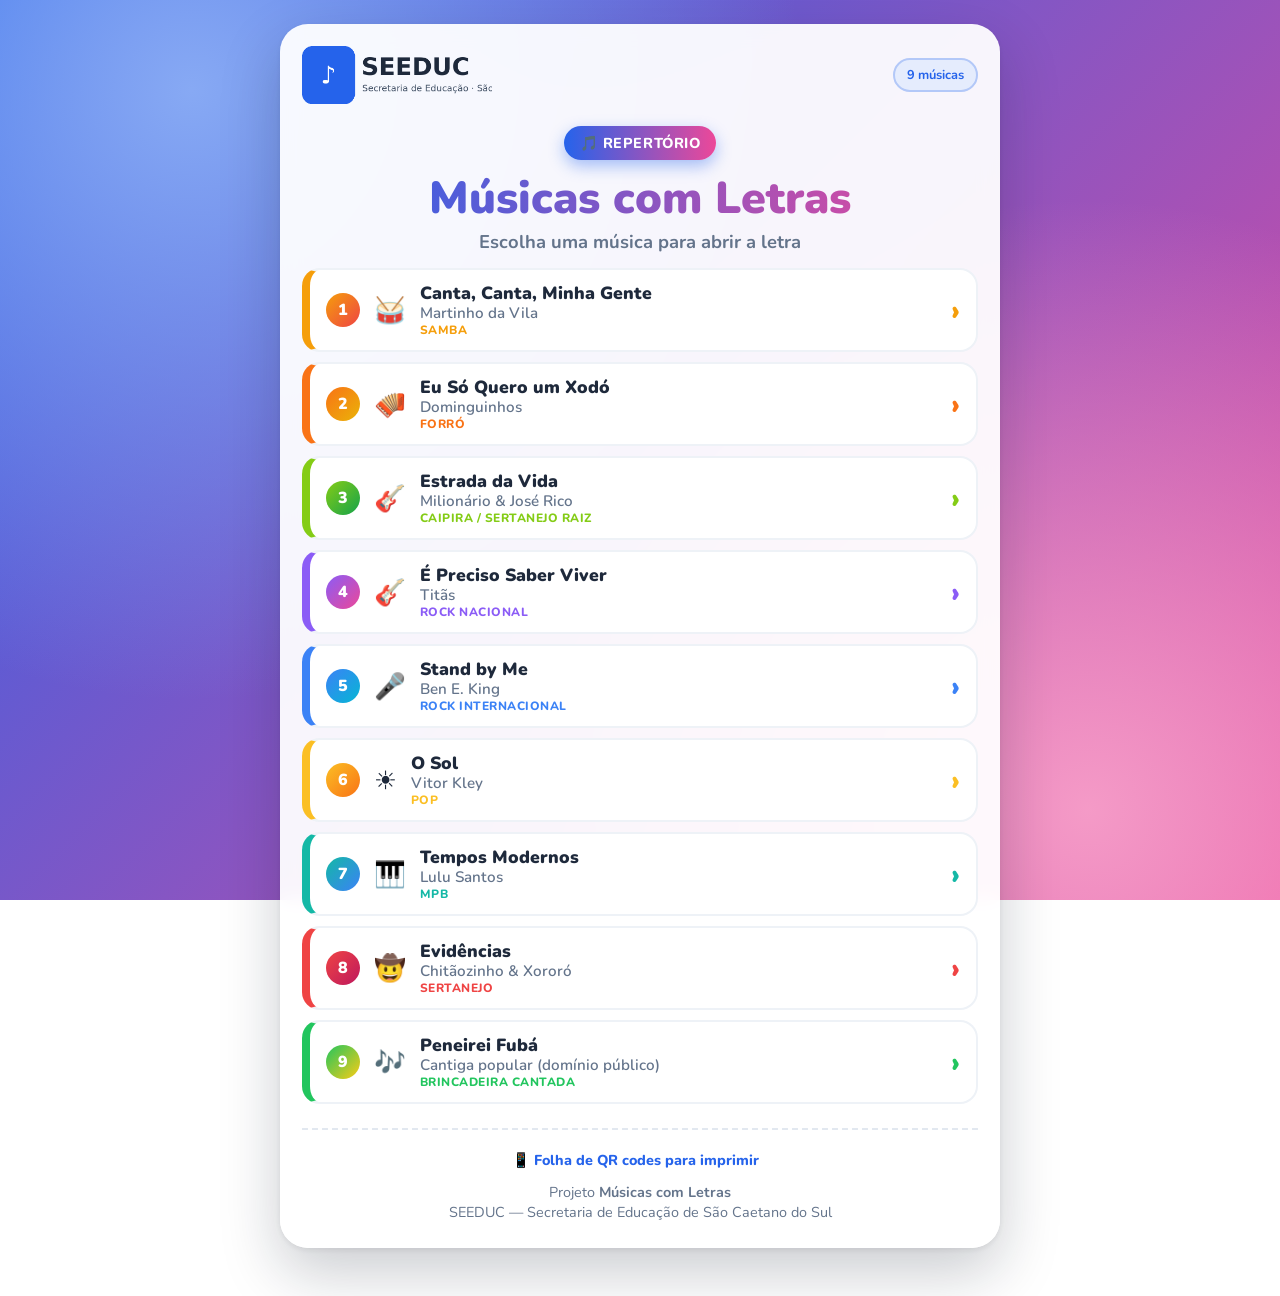
==== musica/index.html @ f9a9e58e "Páginas HTML das 9 músicas com logo SEEDUC, QR codes e folha de impressão - musica/<slug>/index.html" ====
<!DOCTYPE html>
<html lang="pt-BR">
<head>
  <meta charset="UTF-8">
  <meta name="viewport" content="width=device-width, initial-scale=1.0">
  <title>Músicas com Letras | SEEDUC São Caetano do Sul</title>
  <meta name="description" content="Repertório do projeto Músicas com Letras da SEEDUC São Caetano do Sul: samba, forró, sertanejo, rock, pop, MPB e brincadeira cantada.">
  <meta name="theme-color" content="#2563eb">
  <link rel="icon" href="assets/favicon.svg" type="image/svg+xml">
  <link rel="preconnect" href="https://fonts.googleapis.com">
  <link rel="preconnect" href="https://fonts.gstatic.com" crossorigin>
  <link href="https://fonts.googleapis.com/css2?family=Nunito:wght@400;600;700;900&display=swap" rel="stylesheet">
  <link rel="stylesheet" href="assets/estilo.css">
  <style>
    :root { --cor: #2563eb; --cor2: #ec4899; }
  </style>
</head>
<body>
  <div class="fundo" aria-hidden="true">
    <span class="nota n1" aria-hidden="true">♪</span>
    <span class="nota n2" aria-hidden="true">♫</span>
    <span class="nota n3" aria-hidden="true">♩</span>
    <span class="nota n4" aria-hidden="true">♬</span>
    <span class="nota n5" aria-hidden="true">♪</span>
    <span class="nota n6" aria-hidden="true">♫</span>
    <span class="nota n7" aria-hidden="true">♩</span>
    <span class="nota n8" aria-hidden="true">♬</span>
    <span class="nota n9" aria-hidden="true">♪</span>
    <span class="nota n10" aria-hidden="true">♫</span>
    <span class="nota n11" aria-hidden="true">♬</span>
    <span class="nota n12" aria-hidden="true">♪</span>
  </div>

  <main class="cartao">
    <header class="topo">
      <img src="assets/logo-seeduc.png" alt="SEEDUC — Secretaria de Educação de São Caetano do Sul" class="logo">
      <span class="selo">9 músicas</span>
    </header>

    <div class="cabecalho">
      <span class="estilo">🎵 Repertório</span>
      <h1>Músicas com Letras</h1>
      <p class="artista">Escolha uma música para abrir a letra</p>
    </div>

    <nav class="lista" aria-label="Lista de músicas">
      <a class="item" href="canta-canta-minha-gente/" style="--cor: #f59e0b; --cor2: #ef4444;">
        <span class="num">1</span>
        <span class="emoji">🥁</span>
        <span class="info">
          <strong>Canta, Canta, Minha Gente</strong>
          <span>Martinho da Vila</span>
          <em>Samba</em>
        </span>
        <span class="seta">›</span>
      </a>
      <a class="item" href="eu-so-quero-um-xodo/" style="--cor: #f97316; --cor2: #eab308;">
        <span class="num">2</span>
        <span class="emoji">🪗</span>
        <span class="info">
          <strong>Eu Só Quero um Xodó</strong>
          <span>Dominguinhos</span>
          <em>Forró</em>
        </span>
        <span class="seta">›</span>
      </a>
      <a class="item" href="estrada-da-vida/" style="--cor: #84cc16; --cor2: #16a34a;">
        <span class="num">3</span>
        <span class="emoji">🎸</span>
        <span class="info">
          <strong>Estrada da Vida</strong>
          <span>Milionário &amp; José Rico</span>
          <em>Caipira / Sertanejo raiz</em>
        </span>
        <span class="seta">›</span>
      </a>
      <a class="item" href="e-preciso-saber-viver/" style="--cor: #8b5cf6; --cor2: #ec4899;">
        <span class="num">4</span>
        <span class="emoji">🎸</span>
        <span class="info">
          <strong>É Preciso Saber Viver</strong>
          <span>Titãs</span>
          <em>Rock nacional</em>
        </span>
        <span class="seta">›</span>
      </a>
      <a class="item" href="stand-by-me/" style="--cor: #3b82f6; --cor2: #06b6d4;">
        <span class="num">5</span>
        <span class="emoji">🎤</span>
        <span class="info">
          <strong>Stand by Me</strong>
          <span>Ben E. King</span>
          <em>Rock internacional</em>
        </span>
        <span class="seta">›</span>
      </a>
      <a class="item" href="o-sol/" style="--cor: #fbbf24; --cor2: #f97316;">
        <span class="num">6</span>
        <span class="emoji">☀️</span>
        <span class="info">
          <strong>O Sol</strong>
          <span>Vitor Kley</span>
          <em>Pop</em>
        </span>
        <span class="seta">›</span>
      </a>
      <a class="item" href="tempos-modernos/" style="--cor: #14b8a6; --cor2: #3b82f6;">
        <span class="num">7</span>
        <span class="emoji">🎹</span>
        <span class="info">
          <strong>Tempos Modernos</strong>
          <span>Lulu Santos</span>
          <em>MPB</em>
        </span>
        <span class="seta">›</span>
      </a>
      <a class="item" href="evidencias/" style="--cor: #ef4444; --cor2: #be185d;">
        <span class="num">8</span>
        <span class="emoji">🤠</span>
        <span class="info">
          <strong>Evidências</strong>
          <span>Chitãozinho &amp; Xororó</span>
          <em>Sertanejo</em>
        </span>
        <span class="seta">›</span>
      </a>
      <a class="item" href="peneirei-fuba/" style="--cor: #22c55e; --cor2: #facc15;">
        <span class="num">9</span>
        <span class="emoji">🎶</span>
        <span class="info">
          <strong>Peneirei Fubá</strong>
          <span>Cantiga popular (domínio público)</span>
          <em>Brincadeira cantada</em>
        </span>
        <span class="seta">›</span>
      </a>
    </nav>

    <footer class="rodape rodape-simples">
      <div class="rodape-texto">
        <a class="link-externo" href="qrcodes/">📱 Folha de QR codes para imprimir</a>
        <p>Projeto <strong>Músicas com Letras</strong><br>SEEDUC — Secretaria de Educação de São Caetano do Sul</p>
      </div>
    </footer>
  </main>
</body>
</html>
---- musica/assets/estilo.css ----
/* musica/assets/estilo.css
   Estilo compartilhado das páginas do projeto Músicas com Letras — SEEDUC.
   Cada página define --cor e --cor2 (cores do estilo musical). */

:root {
  --cor: #2563eb;
  --cor2: #ec4899;
  --escala: 1;              /* controlado pelos botões A− / A+ */
  --texto: #1e293b;
  --texto-suave: #64748b;
  --branco: #ffffff;
  --raio: 28px;
}

* { box-sizing: border-box; }

html, body { margin: 0; padding: 0; }

body {
  font-family: 'Nunito', system-ui, -apple-system, 'Segoe UI', Roboto, sans-serif;
  color: var(--texto);
  min-height: 100vh;
  background:
    radial-gradient(circle at 15% 10%, color-mix(in srgb, var(--cor) 55%, white) 0, transparent 45%),
    radial-gradient(circle at 85% 90%, color-mix(in srgb, var(--cor2) 55%, white) 0, transparent 45%),
    linear-gradient(135deg, var(--cor) 0%, var(--cor2) 100%);
  background-attachment: fixed;
  padding: 24px 14px 48px;
  display: flex;
  justify-content: center;
  align-items: flex-start;
  overflow-x: hidden;
}

/* ---------- Fundo com notas musicais flutuantes ---------- */
.fundo {
  position: fixed;
  inset: 0;
  z-index: 0;
  pointer-events: none;
  overflow: hidden;
}
.nota {
  position: absolute;
  bottom: -12vh;
  color: rgba(255, 255, 255, 0.55);
  font-size: 2.6rem;
  text-shadow: 0 4px 18px rgba(0, 0, 0, 0.12);
  animation: flutuar linear infinite;
  will-change: transform, opacity;
}
@keyframes flutuar {
  0%   { transform: translateY(0) rotate(-12deg) scale(0.8); opacity: 0; }
  10%  { opacity: 1; }
  90%  { opacity: 1; }
  100% { transform: translateY(-120vh) rotate(18deg) scale(1.25); opacity: 0; }
}
.nota.n1  { left: 4%;  font-size: 2.2rem; animation-duration: 19s; animation-delay: -2s; }
.nota.n2  { left: 12%; font-size: 3.4rem; animation-duration: 24s; animation-delay: -9s; }
.nota.n3  { left: 21%; font-size: 2.0rem; animation-duration: 17s; animation-delay: -5s; }
.nota.n4  { left: 30%; font-size: 3.8rem; animation-duration: 27s; animation-delay: -14s; }
.nota.n5  { left: 39%; font-size: 2.4rem; animation-duration: 21s; animation-delay: -1s; }
.nota.n6  { left: 48%; font-size: 3.0rem; animation-duration: 25s; animation-delay: -17s; }
.nota.n7  { left: 57%; font-size: 2.1rem; animation-duration: 18s; animation-delay: -7s; }
.nota.n8  { left: 66%; font-size: 3.6rem; animation-duration: 26s; animation-delay: -11s; }
.nota.n9  { left: 74%; font-size: 2.5rem; animation-duration: 20s; animation-delay: -4s; }
.nota.n10 { left: 82%; font-size: 3.2rem; animation-duration: 23s; animation-delay: -15s; }
.nota.n11 { left: 90%; font-size: 2.3rem; animation-duration: 19s; animation-delay: -8s; }
.nota.n12 { left: 96%; font-size: 2.8rem; animation-duration: 22s; animation-delay: -12s; }

@media (prefers-reduced-motion: reduce) {
  .nota { animation: none; bottom: auto; top: 20%; opacity: .5; }
}

/* ---------- Cartão principal ---------- */
.cartao {
  position: relative;
  z-index: 1;
  width: 100%;
  max-width: 720px;
  background: rgba(255, 255, 255, 0.94);
  backdrop-filter: blur(10px);
  -webkit-backdrop-filter: blur(10px);
  border-radius: var(--raio);
  box-shadow: 0 24px 60px rgba(15, 23, 42, 0.22), 0 2px 6px rgba(15, 23, 42, 0.08);
  padding: 22px 22px 26px;
  animation: aparecer .6s ease-out both;
}
.cartao-largo { max-width: 1040px; }

@keyframes aparecer {
  from { transform: translateY(18px); opacity: 0; }
  to   { transform: translateY(0);    opacity: 1; }
}

.topo {
  display: flex;
  align-items: center;
  justify-content: space-between;
  gap: 12px;
  flex-wrap: wrap;
}
.logo { height: 58px; width: auto; max-width: 70%; object-fit: contain; display: block; }
.logo-link { display: inline-block; line-height: 0; }
.selo {
  font-size: .8rem;
  font-weight: 700;
  color: var(--cor);
  background: color-mix(in srgb, var(--cor) 12%, white);
  border: 2px solid color-mix(in srgb, var(--cor) 35%, white);
  padding: 6px 12px;
  border-radius: 999px;
  white-space: nowrap;
}

.cabecalho { text-align: center; margin: 22px 0 14px; }
.estilo {
  display: inline-block;
  font-weight: 800;
  font-size: .9rem;
  letter-spacing: .04em;
  text-transform: uppercase;
  color: #fff;
  background: linear-gradient(90deg, var(--cor), var(--cor2));
  padding: 7px 16px;
  border-radius: 999px;
  box-shadow: 0 6px 16px color-mix(in srgb, var(--cor) 40%, transparent);
}
h1 {
  font-size: clamp(1.9rem, 6vw, 2.8rem);
  font-weight: 900;
  line-height: 1.1;
  margin: 14px 0 6px;
  background: linear-gradient(90deg, var(--cor), var(--cor2));
  -webkit-background-clip: text;
  background-clip: text;
  color: transparent;
}
.artista {
  margin: 0;
  font-size: 1.15rem;
  font-weight: 700;
  color: var(--texto-suave);
}

/* ---------- Barra de ferramentas ---------- */
.ferramentas {
  display: flex;
  justify-content: center;
  gap: 8px;
  flex-wrap: wrap;
  margin: 10px 0 18px;
}
.ferramentas button, .botao-pequeno {
  font: inherit;
  font-weight: 800;
  font-size: .9rem;
  color: var(--texto);
  background: #f1f5f9;
  border: 2px solid #e2e8f0;
  border-radius: 999px;
  padding: 8px 14px;
  cursor: pointer;
  transition: transform .15s, background .15s, border-color .15s;
}
.ferramentas button:hover, .botao-pequeno:hover {
  background: color-mix(in srgb, var(--cor) 12%, white);
  border-color: var(--cor);
  transform: translateY(-1px);
}

/* ---------- Letra ---------- */
.letra {
  background: linear-gradient(180deg, #ffffff, #f8fafc);
  border: 2px solid #eef2f7;
  border-left: 8px solid var(--cor);
  border-radius: 20px;
  padding: 22px 24px;
  font-size: calc(1.3rem * var(--escala));
  line-height: 1.65;
  font-weight: 600;
  text-align: center;
}
.letra p { margin: 0 0 1.4em; }
.letra p:last-child { margin-bottom: 0; }

.letra-externa { text-align: center; }
.aviso-letra { padding: 10px 0; }
.aviso-icone { font-size: 3.2rem; line-height: 1; margin-bottom: 10px; }
.aviso-letra p { font-size: 1.05rem; font-weight: 600; color: var(--texto-suave); }

.botao {
  display: inline-block;
  margin-top: 8px;
  color: #fff;
  text-decoration: none;
  font-weight: 800;
  font-size: 1.05rem;
  background: linear-gradient(90deg, var(--cor), var(--cor2));
  padding: 14px 24px;
  border-radius: 999px;
  box-shadow: 0 10px 24px color-mix(in srgb, var(--cor) 45%, transparent);
  transition: transform .15s, box-shadow .15s;
}
.botao:hover { transform: translateY(-2px); box-shadow: 0 14px 28px color-mix(in srgb, var(--cor) 55%, transparent); }

/* ---------- Rodapé ---------- */
.rodape {
  display: flex;
  gap: 18px;
  align-items: center;
  margin-top: 24px;
  padding-top: 18px;
  border-top: 2px dashed #e2e8f0;
}
.rodape-simples { justify-content: center; text-align: center; }
.qr { text-align: center; flex: 0 0 auto; }
.qr img { display: block; border-radius: 12px; border: 3px solid #e2e8f0; background: #fff; margin: 0 auto 6px; }
.qr small { display: block; font-size: .72rem; color: var(--texto-suave); max-width: 130px; line-height: 1.3; }
.rodape-texto { flex: 1; font-size: .9rem; color: var(--texto-suave); }
.rodape-texto p { margin: 10px 0 0; line-height: 1.4; }
.link-externo {
  display: inline-block;
  color: var(--cor);
  font-weight: 800;
  text-decoration: none;
  margin: 2px 10px 2px 0;
}
.link-externo:hover { text-decoration: underline; }

/* ---------- Lista de músicas (index) ---------- */
.lista { display: grid; gap: 10px; margin-top: 10px; }
.item {
  display: grid;
  grid-template-columns: auto auto 1fr auto;
  align-items: center;
  gap: 14px;
  text-decoration: none;
  color: var(--texto);
  background: #fff;
  border: 2px solid #eef2f7;
  border-left: 8px solid var(--cor);
  border-radius: 18px;
  padding: 12px 16px;
  transition: transform .15s, box-shadow .15s, border-color .15s;
}
.item:hover {
  transform: translateX(4px);
  border-color: var(--cor);
  box-shadow: 0 10px 24px color-mix(in srgb, var(--cor) 25%, transparent);
}
.item .num {
  width: 34px; height: 34px;
  display: grid; place-items: center;
  border-radius: 50%;
  font-weight: 900;
  color: #fff;
  background: linear-gradient(135deg, var(--cor), var(--cor2));
}
.item .emoji { font-size: 1.6rem; }
.item .info { display: flex; flex-direction: column; line-height: 1.25; }
.item .info strong { font-size: 1.1rem; font-weight: 900; }
.item .info span { color: var(--texto-suave); font-weight: 600; font-size: .95rem; }
.item .info em { font-style: normal; font-size: .75rem; font-weight: 800; color: var(--cor); text-transform: uppercase; letter-spacing: .04em; }
.item .seta { font-size: 1.8rem; color: var(--cor); font-weight: 900; }

/* ---------- Folha de QR codes ---------- */
.grade-qr {
  display: grid;
  grid-template-columns: repeat(auto-fill, minmax(280px, 1fr));
  gap: 18px;
  margin-top: 16px;
}
.qr-cartao {
  background: #fff;
  border: 2px solid #e2e8f0;
  border-radius: 20px;
  padding: 0 18px 18px;
  text-align: center;
  overflow: hidden;
  break-inside: avoid;
  page-break-inside: avoid;
}
.qr-faixa {
  background: linear-gradient(90deg, var(--cor), var(--cor2));
  margin: 0 -18px 14px;
  padding: 10px;
}
.qr-logo { height: 40px; background: #fff; border-radius: 10px; padding: 4px 10px; }
.qr-estilo { font-size: .78rem; font-weight: 800; text-transform: uppercase; letter-spacing: .04em; color: var(--cor); }
.qr-cartao h2 { font-size: 1.3rem; font-weight: 900; margin: 6px 0 2px; line-height: 1.15; }
.qr-artista { margin: 0 0 10px; color: var(--texto-suave); font-weight: 700; }
.qr-img { width: 100%; max-width: 220px; height: auto; display: block; margin: 0 auto; }
.qr-url { font-size: .72rem; color: var(--texto-suave); word-break: break-all; margin: 10px 0 0; }

/* ---------- Responsivo ---------- */
@media (max-width: 520px) {
  body { padding: 12px 8px 32px; }
  .cartao { padding: 16px 14px 20px; border-radius: 22px; }
  .letra { padding: 18px 14px; font-size: calc(1.15rem * var(--escala)); }
  .rodape { flex-direction: column; text-align: center; }
  .item { grid-template-columns: auto 1fr auto; }
  .item .emoji { display: none; }
}

/* ---------- Impressão ---------- */
@media print {
  body { background: #fff; padding: 0; display: block; }
  .fundo, .ferramentas, .botao-pequeno { display: none !important; }
  .cartao { box-shadow: none; max-width: none; border-radius: 0; background: #fff; backdrop-filter: none; animation: none; }
  h1 { color: var(--cor); -webkit-text-fill-color: var(--cor); background: none; }
  .letra { border-color: #ddd; }
  .grade-qr { grid-template-columns: repeat(3, 1fr); gap: 10px; }
  .qr-cartao { border-style: dashed; }
  a { color: inherit; }
}
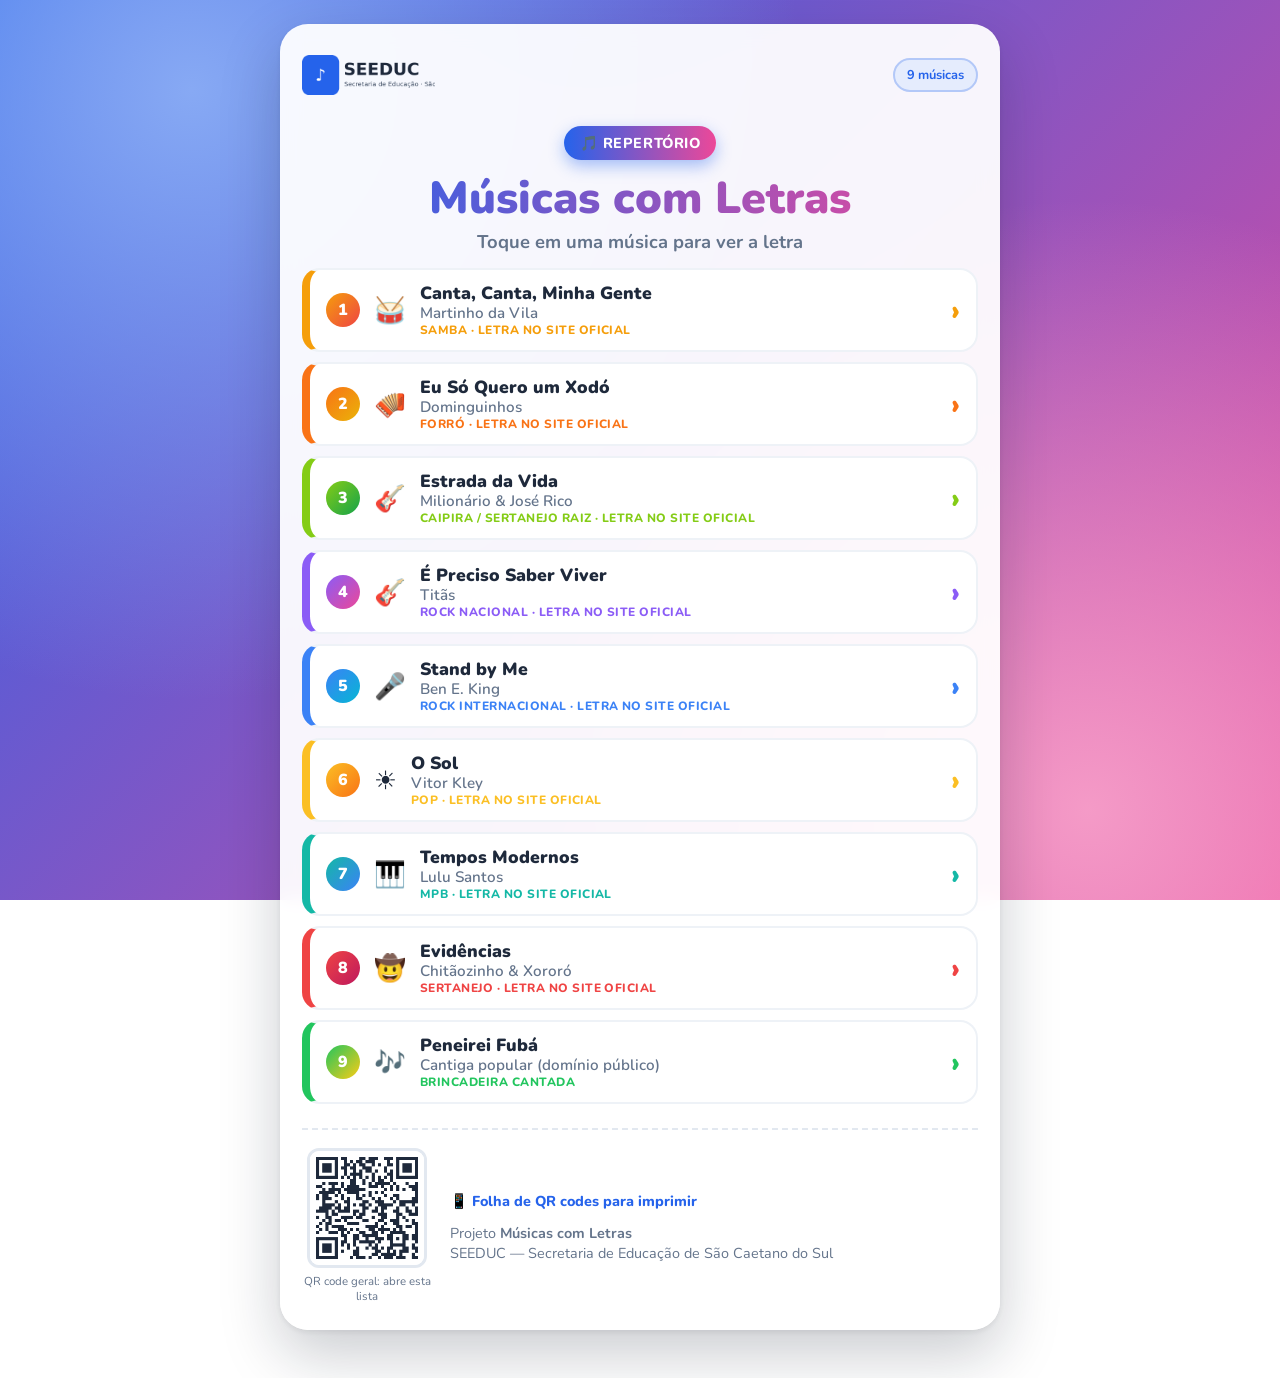
==== commit 98de5480: "Página principal com lista e letra na mesma tela, letras centralizadas em letras.js e QR code geral " ====
--- a/musica/index.html
+++ b/musica/index.html
@@ -5,6 +5,8 @@
   <meta name="viewport" content="width=device-width, initial-scale=1.0">
   <title>Músicas com Letras | SEEDUC São Caetano do Sul</title>
   <meta name="description" content="Repertório do projeto Músicas com Letras da SEEDUC São Caetano do Sul: samba, forró, sertanejo, rock, pop, MPB e brincadeira cantada.">
+  <meta property="og:title" content="Músicas com Letras | SEEDUC São Caetano do Sul">
+  <meta property="og:image" content="https://cecapescs.com.br/musica/assets/logo-seeduc.png">
   <meta name="theme-color" content="#2563eb">
   <link rel="icon" href="assets/favicon.svg" type="image/svg+xml">
   <link rel="preconnect" href="https://fonts.googleapis.com">
@@ -33,115 +35,21 @@
 
   <main class="cartao">
     <header class="topo">
-      <img src="assets/logo-seeduc.png" alt="SEEDUC — Secretaria de Educação de São Caetano do Sul" class="logo">
-      <span class="selo">9 músicas</span>
+      <a href="#" class="logo-link" title="Lista de músicas">
+        <img src="assets/logo-seeduc.png" alt="SEEDUC — Secretaria de Educação de São Caetano do Sul" class="logo">
+      </a>
+      <span class="selo" id="selo">9 músicas</span>
     </header>
 
-    <div class="cabecalho">
-      <span class="estilo">🎵 Repertório</span>
-      <h1>Músicas com Letras</h1>
-      <p class="artista">Escolha uma música para abrir a letra</p>
+    <!-- Lista e letras montadas por assets/app.js a partir de assets/letras.js.
+         Selecionar uma música muda o endereço para #nome-da-musica e mostra a letra. -->
+    <div id="conteudo" class="conteudo">
+      <noscript><p>Ative o JavaScript para ver as músicas.</p></noscript>
     </div>
+  </main>
 
-    <nav class="lista" aria-label="Lista de músicas">
-      <a class="item" href="canta-canta-minha-gente/" style="--cor: #f59e0b; --cor2: #ef4444;">
-        <span class="num">1</span>
-        <span class="emoji">🥁</span>
-        <span class="info">
-          <strong>Canta, Canta, Minha Gente</strong>
-          <span>Martinho da Vila</span>
-          <em>Samba</em>
-        </span>
-        <span class="seta">›</span>
-      </a>
-      <a class="item" href="eu-so-quero-um-xodo/" style="--cor: #f97316; --cor2: #eab308;">
-        <span class="num">2</span>
-        <span class="emoji">🪗</span>
-        <span class="info">
-          <strong>Eu Só Quero um Xodó</strong>
-          <span>Dominguinhos</span>
-          <em>Forró</em>
-        </span>
-        <span class="seta">›</span>
-      </a>
-      <a class="item" href="estrada-da-vida/" style="--cor: #84cc16; --cor2: #16a34a;">
-        <span class="num">3</span>
-        <span class="emoji">🎸</span>
-        <span class="info">
-          <strong>Estrada da Vida</strong>
-          <span>Milionário &amp; José Rico</span>
-          <em>Caipira / Sertanejo raiz</em>
-        </span>
-        <span class="seta">›</span>
-      </a>
-      <a class="item" href="e-preciso-saber-viver/" style="--cor: #8b5cf6; --cor2: #ec4899;">
-        <span class="num">4</span>
-        <span class="emoji">🎸</span>
-        <span class="info">
-          <strong>É Preciso Saber Viver</strong>
-          <span>Titãs</span>
-          <em>Rock nacional</em>
-        </span>
-        <span class="seta">›</span>
-      </a>
-      <a class="item" href="stand-by-me/" style="--cor: #3b82f6; --cor2: #06b6d4;">
-        <span class="num">5</span>
-        <span class="emoji">🎤</span>
-        <span class="info">
-          <strong>Stand by Me</strong>
-          <span>Ben E. King</span>
-          <em>Rock internacional</em>
-        </span>
-        <span class="seta">›</span>
-      </a>
-      <a class="item" href="o-sol/" style="--cor: #fbbf24; --cor2: #f97316;">
-        <span class="num">6</span>
-        <span class="emoji">☀️</span>
-        <span class="info">
-          <strong>O Sol</strong>
-          <span>Vitor Kley</span>
-          <em>Pop</em>
-        </span>
-        <span class="seta">›</span>
-      </a>
-      <a class="item" href="tempos-modernos/" style="--cor: #14b8a6; --cor2: #3b82f6;">
-        <span class="num">7</span>
-        <span class="emoji">🎹</span>
-        <span class="info">
-          <strong>Tempos Modernos</strong>
-          <span>Lulu Santos</span>
-          <em>MPB</em>
-        </span>
-        <span class="seta">›</span>
-      </a>
-      <a class="item" href="evidencias/" style="--cor: #ef4444; --cor2: #be185d;">
-        <span class="num">8</span>
-        <span class="emoji">🤠</span>
-        <span class="info">
-          <strong>Evidências</strong>
-          <span>Chitãozinho &amp; Xororó</span>
-          <em>Sertanejo</em>
-        </span>
-        <span class="seta">›</span>
-      </a>
-      <a class="item" href="peneirei-fuba/" style="--cor: #22c55e; --cor2: #facc15;">
-        <span class="num">9</span>
-        <span class="emoji">🎶</span>
-        <span class="info">
-          <strong>Peneirei Fubá</strong>
-          <span>Cantiga popular (domínio público)</span>
-          <em>Brincadeira cantada</em>
-        </span>
-        <span class="seta">›</span>
-      </a>
-    </nav>
-
-    <footer class="rodape rodape-simples">
-      <div class="rodape-texto">
-        <a class="link-externo" href="qrcodes/">📱 Folha de QR codes para imprimir</a>
-        <p>Projeto <strong>Músicas com Letras</strong><br>SEEDUC — Secretaria de Educação de São Caetano do Sul</p>
-      </div>
-    </footer>
-  </main>
+  <script src="assets/letras.js"></script>
+  <script src="assets/app.js"></script>
+  <script>montarIndice('conteudo');</script>
 </body>
 </html>
--- a/musica/assets/estilo.css
+++ b/musica/assets/estilo.css
@@ -314,3 +314,50 @@
   .qr-cartao { border-style: dashed; }
   a { color: inherit; }
 }
+
+/* ---------- Versão com letras carregadas de assets/letras.js ---------- */
+.conteudo.trocando { animation: aparecer .35s ease-out both; }
+
+.voltar {
+  display: inline-block;
+  margin-top: 14px;
+  color: var(--cor);
+  font-weight: 800;
+  text-decoration: none;
+  font-size: .95rem;
+}
+.voltar:hover { text-decoration: underline; }
+
+.navegacao {
+  display: flex;
+  justify-content: space-between;
+  gap: 10px;
+  margin-top: 16px;
+}
+.nav-btn {
+  flex: 1;
+  text-decoration: none;
+  color: var(--texto);
+  font-weight: 800;
+  font-size: .9rem;
+  background: #f1f5f9;
+  border: 2px solid #e2e8f0;
+  border-radius: 14px;
+  padding: 10px 14px;
+  transition: border-color .15s, background .15s;
+}
+.nav-btn:hover { border-color: var(--cor); background: color-mix(in srgb, var(--cor) 10%, white); }
+.nav-prox { text-align: right; }
+
+.bloco-letra .letra-traducao { display: none; margin-top: 12px; border-left-color: var(--cor2); }
+.bloco-letra.mostrar-traducao .letra-original { display: none; }
+.bloco-letra.mostrar-traducao .letra-traducao { display: block; }
+
+.dica-admin { font-size: .75rem !important; opacity: .7; margin-top: 16px !important; }
+.dica-admin code { background: #f1f5f9; padding: 1px 5px; border-radius: 5px; }
+
+.qr-cartao.qr-geral { grid-column: 1 / -1; max-width: 420px; margin: 0 auto 6px; border: 3px solid var(--cor); }
+
+@media print {
+  .navegacao, .voltar, .dica-admin { display: none !important; }
+}
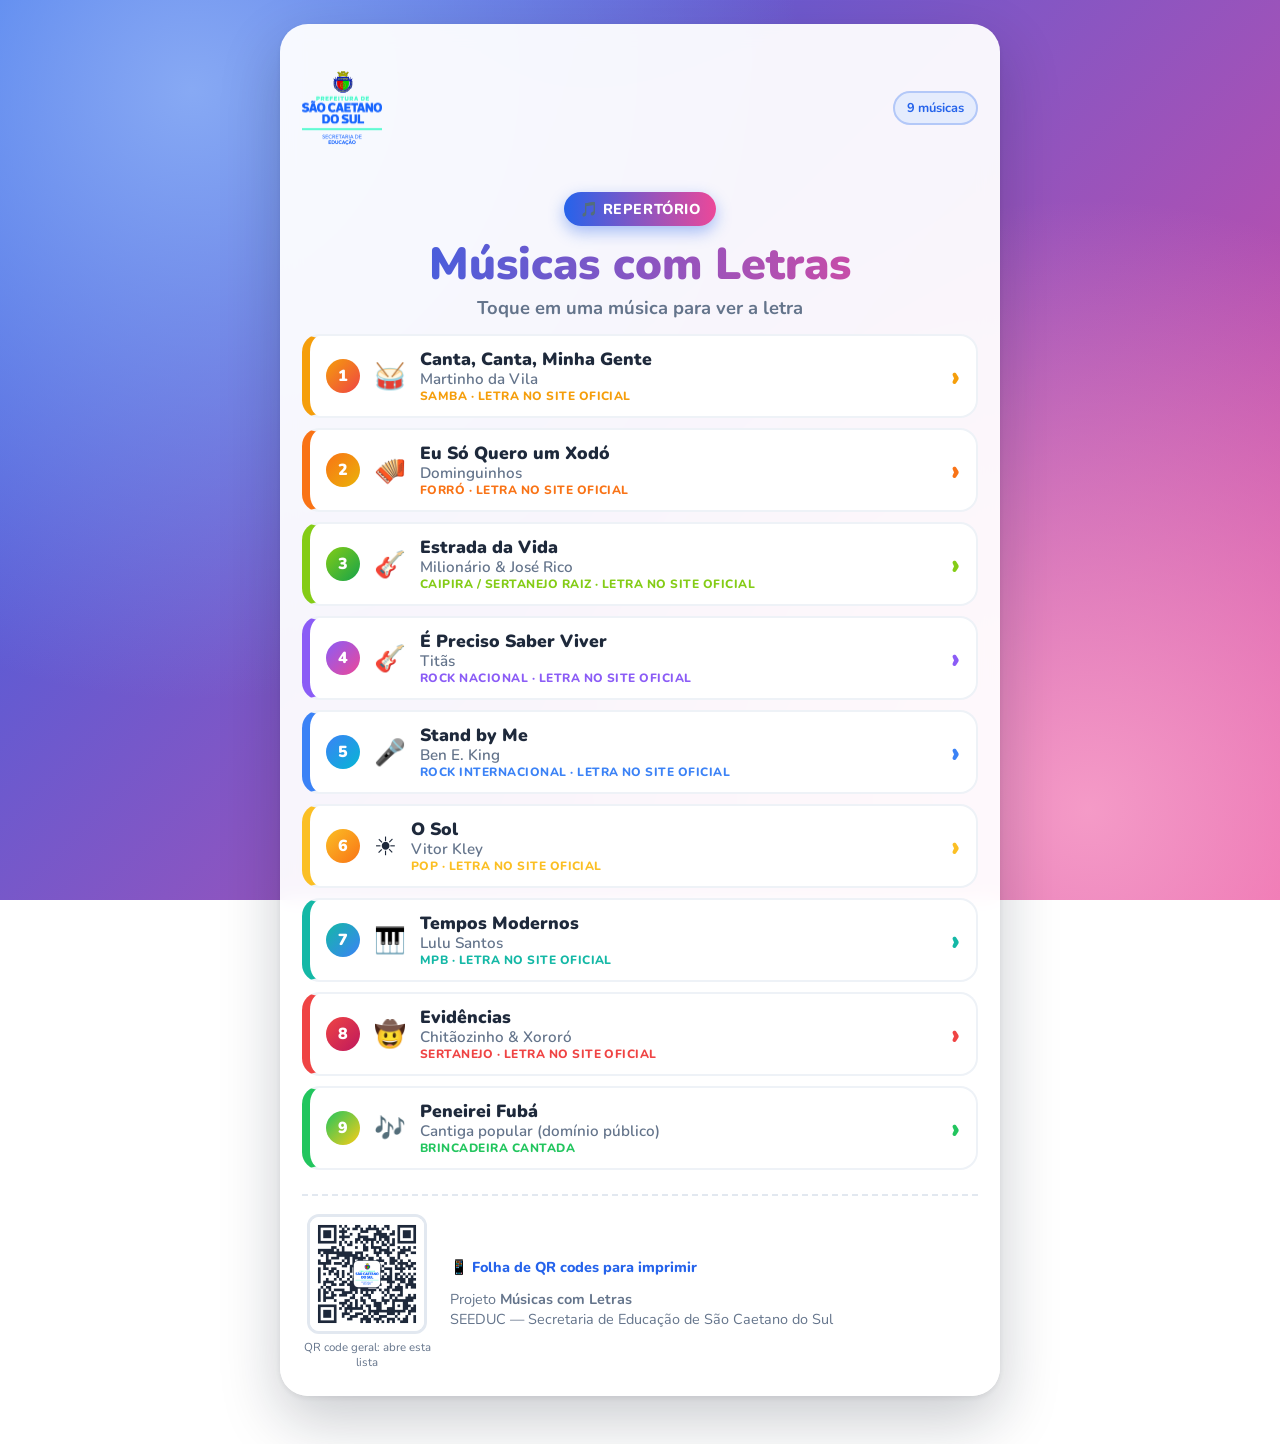
==== commit 7a247f29: "QR code geral com logo da SEEDUC e URL base alterada para /seeduc/musica/ - musica/qrcodes/geral-com" ====
--- a/musica/index.html
+++ b/musica/index.html
@@ -6,7 +6,7 @@
   <title>Músicas com Letras | SEEDUC São Caetano do Sul</title>
   <meta name="description" content="Repertório do projeto Músicas com Letras da SEEDUC São Caetano do Sul: samba, forró, sertanejo, rock, pop, MPB e brincadeira cantada.">
   <meta property="og:title" content="Músicas com Letras | SEEDUC São Caetano do Sul">
-  <meta property="og:image" content="https://cecapescs.com.br/musica/assets/logo-seeduc.png">
+  <meta property="og:image" content="https://cecapescs.com.br/seeduc/musica/assets/logo-seeduc.png">
   <meta name="theme-color" content="#2563eb">
   <link rel="icon" href="assets/favicon.svg" type="image/svg+xml">
   <link rel="preconnect" href="https://fonts.googleapis.com">
--- a/musica/assets/estilo.css
+++ b/musica/assets/estilo.css
@@ -100,7 +100,7 @@
   gap: 12px;
   flex-wrap: wrap;
 }
-.logo { height: 58px; width: auto; max-width: 70%; object-fit: contain; display: block; }
+.logo { height: 124px; width: auto; max-width: 60%; object-fit: contain; display: block; }
 .logo-link { display: inline-block; line-height: 0; }
 .selo {
   font-size: .8rem;
@@ -286,7 +286,7 @@
   margin: 0 -18px 14px;
   padding: 10px;
 }
-.qr-logo { height: 40px; background: #fff; border-radius: 10px; padding: 4px 10px; }
+.qr-logo { height: 92px; background: #fff; border-radius: 10px; padding: 5px 10px; }
 .qr-estilo { font-size: .78rem; font-weight: 800; text-transform: uppercase; letter-spacing: .04em; color: var(--cor); }
 .qr-cartao h2 { font-size: 1.3rem; font-weight: 900; margin: 6px 0 2px; line-height: 1.15; }
 .qr-artista { margin: 0 0 10px; color: var(--texto-suave); font-weight: 700; }
@@ -297,6 +297,7 @@
 @media (max-width: 520px) {
   body { padding: 12px 8px 32px; }
   .cartao { padding: 16px 14px 20px; border-radius: 22px; }
+  .logo { height: 100px; }
   .letra { padding: 18px 14px; font-size: calc(1.15rem * var(--escala)); }
   .rodape { flex-direction: column; text-align: center; }
   .item { grid-template-columns: auto 1fr auto; }
